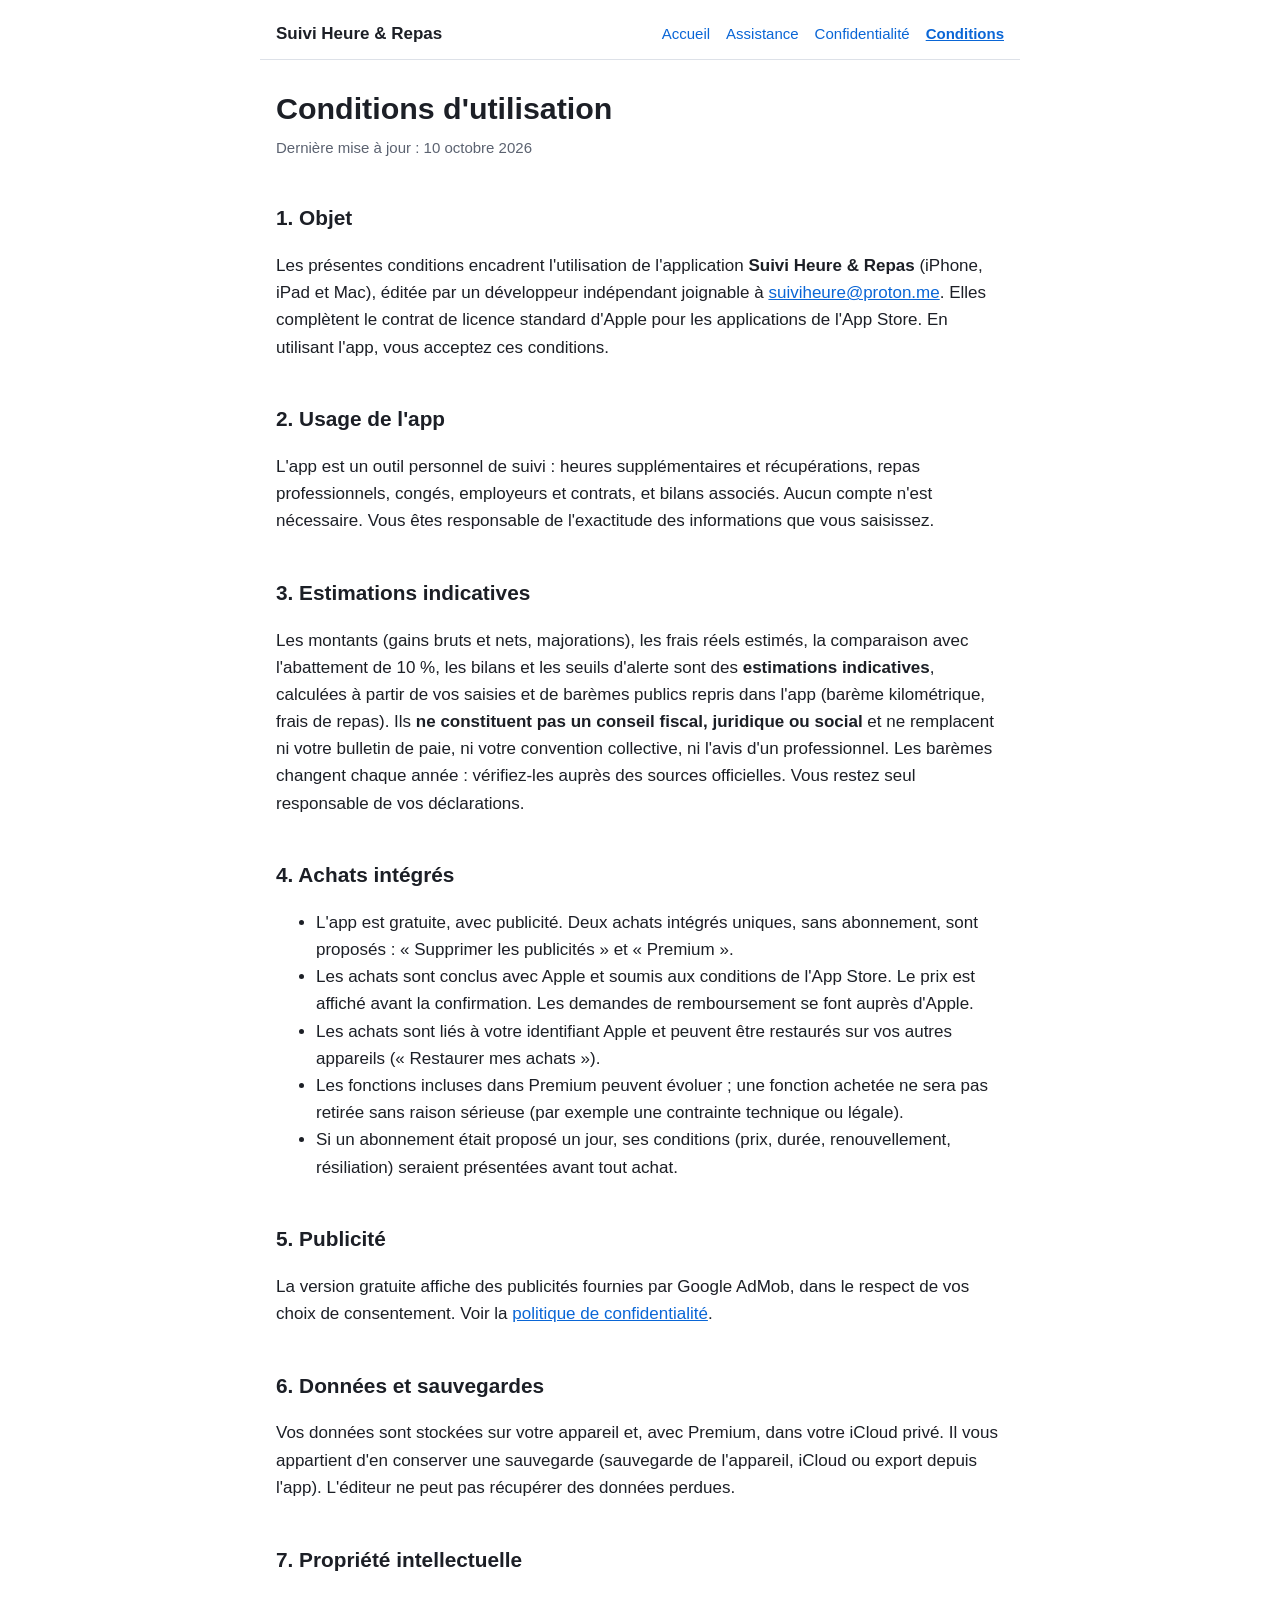
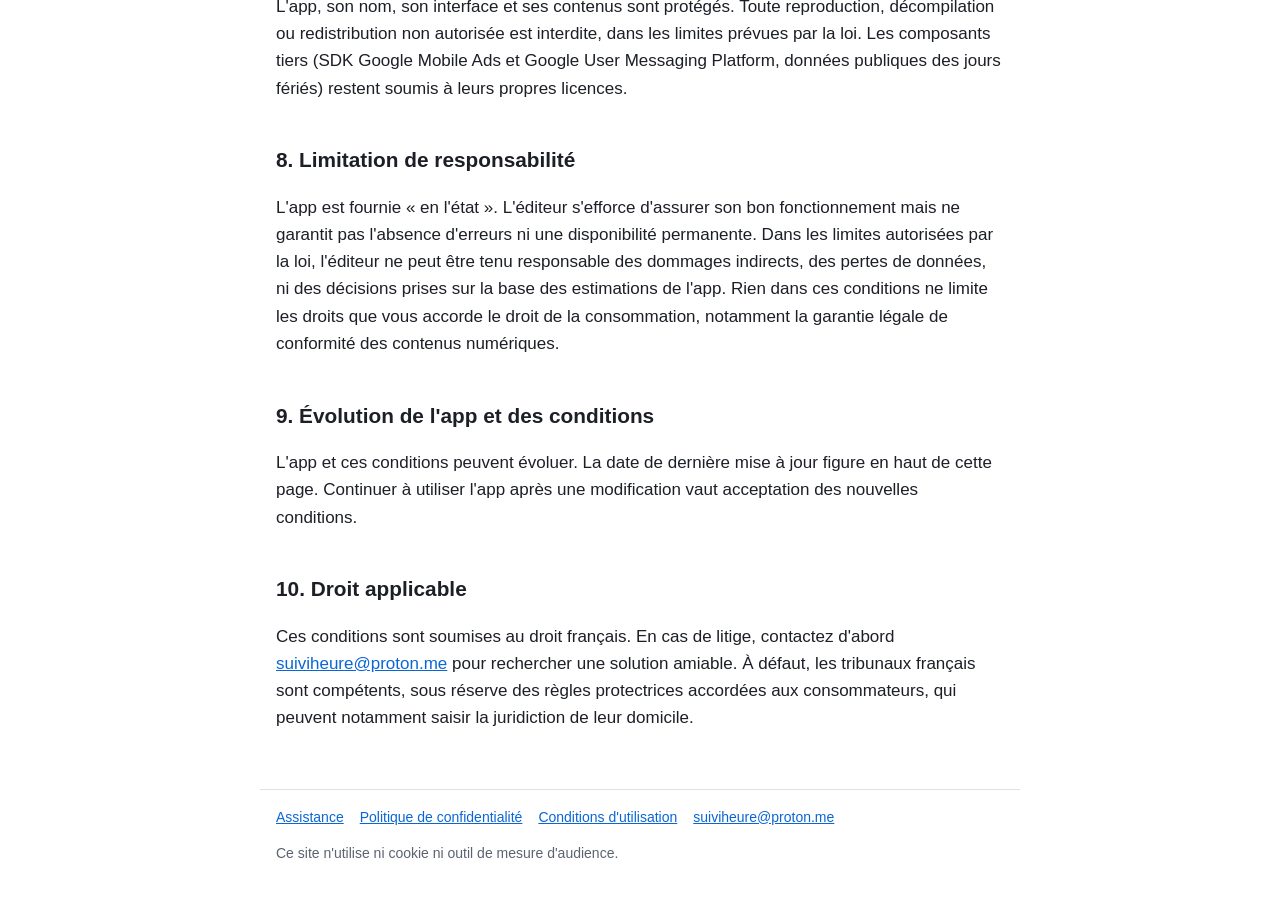
==== cgu.html @ 6b8d2357 "Site de Suivi Heure & Repas : accueil, assistance, confidentialité, CGU" ====
<!doctype html>
<html lang="fr">
<head>
  <meta charset="utf-8">
  <meta name="viewport" content="width=device-width, initial-scale=1">
  <title>Conditions d'utilisation — Suivi Heure & Repas</title>
  <meta name="description" content="Conditions générales d'utilisation de l'application Suivi Heure & Repas.">
  <meta name="color-scheme" content="light dark">
  <link rel="stylesheet" href="style.css">
</head>
<body>
  <header class="site">
    <a class="brand" href="./">Suivi Heure &amp; Repas</a>
    <nav aria-label="Navigation principale">
      <a href="./">Accueil</a>
      <a href="support.html">Assistance</a>
      <a href="confidentialite.html">Confidentialité</a>
      <a href="cgu.html" aria-current="page">Conditions</a>
    </nav>
  </header>
  <main>
    <h1>Conditions d'utilisation</h1>
    <p class="updated">Dernière mise à jour : 10 octobre 2026</p>

    <h2>1. Objet</h2>
    <p>Les présentes conditions encadrent l'utilisation de l'application <strong>Suivi Heure &amp; Repas</strong> (iPhone, iPad et Mac), éditée par un développeur indépendant joignable à <a href="mailto:suiviheure@proton.me">suiviheure@proton.me</a>. Elles complètent le contrat de licence standard d'Apple pour les applications de l'App Store. En utilisant l'app, vous acceptez ces conditions.</p>

    <h2>2. Usage de l'app</h2>
    <p>L'app est un outil personnel de suivi : heures supplémentaires et récupérations, repas professionnels, congés, employeurs et contrats, et bilans associés. Aucun compte n'est nécessaire. Vous êtes responsable de l'exactitude des informations que vous saisissez.</p>

    <h2>3. Estimations indicatives</h2>
    <p>Les montants (gains bruts et nets, majorations), les frais réels estimés, la comparaison avec l'abattement de 10 %, les bilans et les seuils d'alerte sont des <strong>estimations indicatives</strong>, calculées à partir de vos saisies et de barèmes publics repris dans l'app (barème kilométrique, frais de repas). Ils <strong>ne constituent pas un conseil fiscal, juridique ou social</strong> et ne remplacent ni votre bulletin de paie, ni votre convention collective, ni l'avis d'un professionnel. Les barèmes changent chaque année : vérifiez-les auprès des sources officielles. Vous restez seul responsable de vos déclarations.</p>

    <h2>4. Achats intégrés</h2>
    <ul>
      <li>L'app est gratuite, avec publicité. Deux achats intégrés uniques, sans abonnement, sont proposés : « Supprimer les publicités » et « Premium ».</li>
      <li>Les achats sont conclus avec Apple et soumis aux conditions de l'App Store. Le prix est affiché avant la confirmation. Les demandes de remboursement se font auprès d'Apple.</li>
      <li>Les achats sont liés à votre identifiant Apple et peuvent être restaurés sur vos autres appareils (« Restaurer mes achats »).</li>
      <li>Les fonctions incluses dans Premium peuvent évoluer ; une fonction achetée ne sera pas retirée sans raison sérieuse (par exemple une contrainte technique ou légale).</li>
      <li>Si un abonnement était proposé un jour, ses conditions (prix, durée, renouvellement, résiliation) seraient présentées avant tout achat.</li>
    </ul>

    <h2>5. Publicité</h2>
    <p>La version gratuite affiche des publicités fournies par Google AdMob, dans le respect de vos choix de consentement. Voir la <a href="confidentialite.html">politique de confidentialité</a>.</p>

    <h2>6. Données et sauvegardes</h2>
    <p>Vos données sont stockées sur votre appareil et, avec Premium, dans votre iCloud privé. Il vous appartient d'en conserver une sauvegarde (sauvegarde de l'appareil, iCloud ou export depuis l'app). L'éditeur ne peut pas récupérer des données perdues.</p>

    <h2>7. Propriété intellectuelle</h2>
    <p>L'app, son nom, son interface et ses contenus sont protégés. Toute reproduction, décompilation ou redistribution non autorisée est interdite, dans les limites prévues par la loi. Les composants tiers (SDK Google Mobile Ads et Google User Messaging Platform, données publiques des jours fériés) restent soumis à leurs propres licences.</p>

    <h2>8. Limitation de responsabilité</h2>
    <p>L'app est fournie « en l'état ». L'éditeur s'efforce d'assurer son bon fonctionnement mais ne garantit pas l'absence d'erreurs ni une disponibilité permanente. Dans les limites autorisées par la loi, l'éditeur ne peut être tenu responsable des dommages indirects, des pertes de données, ni des décisions prises sur la base des estimations de l'app. Rien dans ces conditions ne limite les droits que vous accorde le droit de la consommation, notamment la garantie légale de conformité des contenus numériques.</p>

    <h2>9. Évolution de l'app et des conditions</h2>
    <p>L'app et ces conditions peuvent évoluer. La date de dernière mise à jour figure en haut de cette page. Continuer à utiliser l'app après une modification vaut acceptation des nouvelles conditions.</p>

    <h2>10. Droit applicable</h2>
    <p>Ces conditions sont soumises au droit français. En cas de litige, contactez d'abord <a href="mailto:suiviheure@proton.me">suiviheure@proton.me</a> pour rechercher une solution amiable. À défaut, les tribunaux français sont compétents, sous réserve des règles protectrices accordées aux consommateurs, qui peuvent notamment saisir la juridiction de leur domicile.</p>
  </main>
  <footer class="site">
    <nav aria-label="Pages légales">
      <a href="support.html">Assistance</a>
      <a href="confidentialite.html">Politique de confidentialité</a>
      <a href="cgu.html">Conditions d'utilisation</a>
      <a href="mailto:suiviheure@proton.me">suiviheure@proton.me</a>
    </nav>
    <p>Ce site n'utilise ni cookie ni outil de mesure d'audience.</p>
  </footer>
</body>
</html>
---- style.css ----
:root {
  --bg: #ffffff;
  --bg-soft: #f2f4f8;
  --text: #1c1f26;
  --text-muted: #5b6270;
  --accent: #0a66d6;
  --border: #dde1e8;
  color-scheme: light dark;
}

@media (prefers-color-scheme: dark) {
  :root {
    --bg: #111318;
    --bg-soft: #1c1f27;
    --text: #eceef3;
    --text-muted: #a3aab8;
    --accent: #5aa7ff;
    --border: #2d323d;
  }
}

* { box-sizing: border-box; }

html { -webkit-text-size-adjust: 100%; }

body {
  margin: 0;
  background: var(--bg);
  color: var(--text);
  font: 17px/1.6 -apple-system, BlinkMacSystemFont, "Segoe UI", Roboto, "Helvetica Neue", Arial, sans-serif;
}

a { color: var(--accent); }

header.site, main, footer.site {
  max-width: 760px;
  margin: 0 auto;
  padding: 0 16px;
}

header.site {
  display: flex;
  flex-wrap: wrap;
  align-items: center;
  justify-content: space-between;
  gap: 8px 16px;
  padding-top: 20px;
  padding-bottom: 12px;
  border-bottom: 1px solid var(--border);
}

header.site .brand {
  font-weight: 700;
  color: var(--text);
  text-decoration: none;
}

header.site nav { display: flex; flex-wrap: wrap; gap: 4px 16px; font-size: 15px; }
header.site nav a { text-decoration: none; }
header.site nav a[aria-current="page"] { font-weight: 600; text-decoration: underline; }

main { padding-top: 24px; padding-bottom: 40px; }

h1 { font-size: 1.9rem; line-height: 1.2; margin: 0.2em 0 0.3em; }
h2 { font-size: 1.3rem; margin-top: 2em; }
h3 { font-size: 1.1rem; margin-top: 1.6em; }

.updated { color: var(--text-muted); font-size: 15px; margin-top: 0; }
.lead { font-size: 1.15rem; color: var(--text-muted); }

.card {
  background: var(--bg-soft);
  border: 1px solid var(--border);
  border-radius: 14px;
  padding: 16px 20px;
  margin: 16px 0;
}

.features { display: grid; grid-template-columns: repeat(auto-fit, minmax(220px, 1fr)); gap: 12px; padding: 0; list-style: none; }
.features li { background: var(--bg-soft); border: 1px solid var(--border); border-radius: 12px; padding: 12px 14px; }
.features strong { display: block; }

.store {
  display: inline-block;
  padding: 10px 18px;
  border-radius: 12px;
  border: 1px dashed var(--border);
  color: var(--text-muted);
}

details {
  border: 1px solid var(--border);
  border-radius: 12px;
  padding: 10px 14px;
  margin: 8px 0;
  background: var(--bg-soft);
}
details summary { cursor: pointer; font-weight: 600; }
details p { margin: 8px 0 2px; }

footer.site {
  border-top: 1px solid var(--border);
  padding-top: 16px;
  padding-bottom: 32px;
  color: var(--text-muted);
  font-size: 14px;
}
footer.site nav { display: flex; flex-wrap: wrap; gap: 4px 16px; }
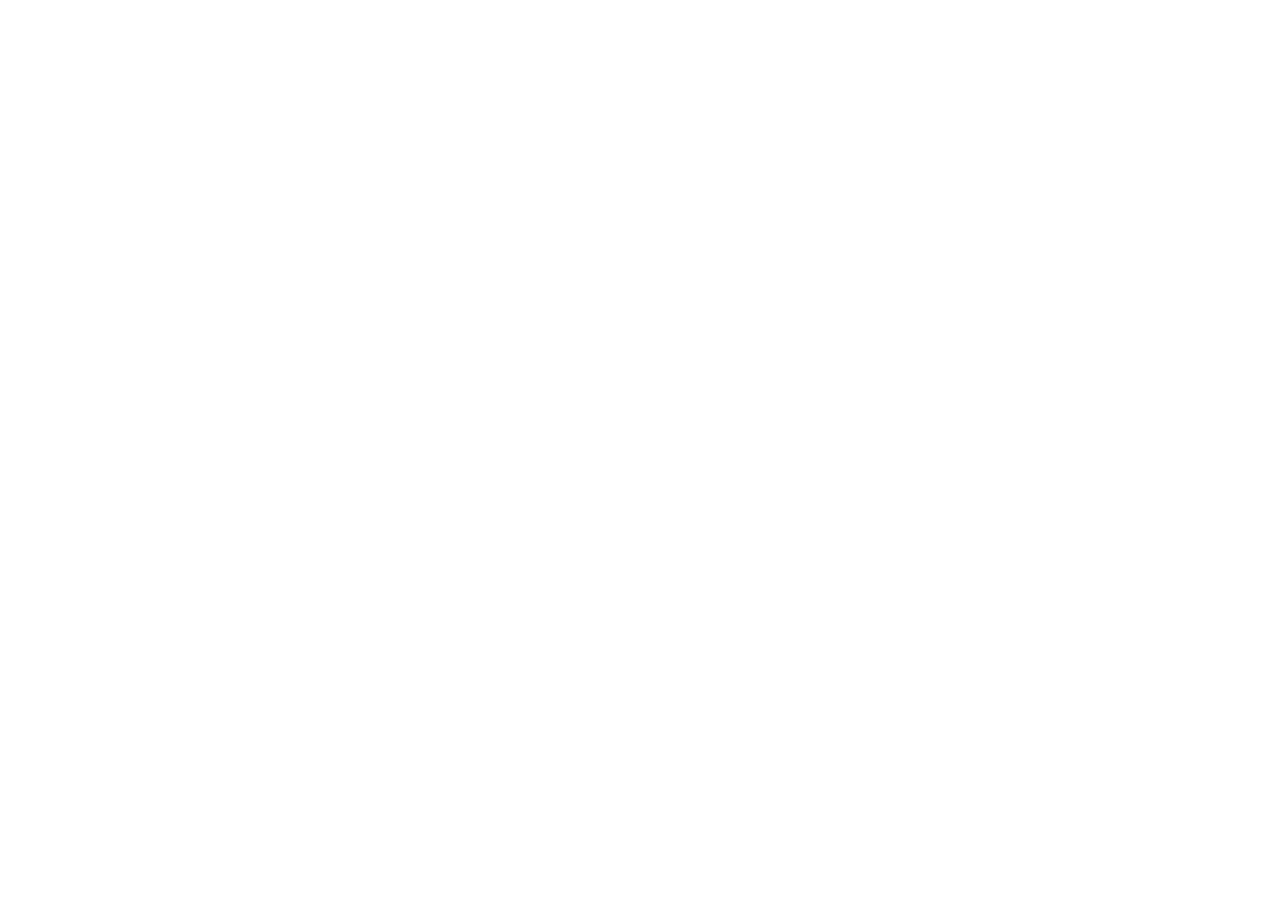
==== commit f28b5625: "Redirect the old Suivi Heure & Repas site to PatchTime The app is now called PatchTime and its site " ====
--- a/cgu.html
+++ b/cgu.html
@@ -1,71 +1,25 @@
 <!doctype html>
 <html lang="fr">
 <head>
-  <meta charset="utf-8">
-  <meta name="viewport" content="width=device-width, initial-scale=1">
-  <title>Conditions d'utilisation — Suivi Heure & Repas</title>
-  <meta name="description" content="Conditions générales d'utilisation de l'application Suivi Heure & Repas.">
-  <meta name="color-scheme" content="light dark">
-  <link rel="stylesheet" href="style.css">
+<meta charset="utf-8">
+<meta name="viewport" content="width=device-width, initial-scale=1">
+<title>Conditions d'utilisation — PatchTime</title>
+<meta name="robots" content="noindex">
+<link rel="canonical" href="https://patchbay-s.github.io/PatchTime/terms/">
+<meta http-equiv="refresh" content="0; url=https://patchbay-s.github.io/PatchTime/terms/">
+<style>
+  body { font-family: -apple-system, BlinkMacSystemFont, "Segoe UI", Roboto, sans-serif;
+         margin: 0; min-height: 100vh; display: flex; align-items: center; justify-content: center;
+         background: #0b0d12; color: #e8eaf0; text-align: center; padding: 2rem; }
+  a { color: #7cc4ff; }
+  p { max-width: 34rem; line-height: 1.6; }
+</style>
 </head>
 <body>
-  <header class="site">
-    <a class="brand" href="./">Suivi Heure &amp; Repas</a>
-    <nav aria-label="Navigation principale">
-      <a href="./">Accueil</a>
-      <a href="support.html">Assistance</a>
-      <a href="confidentialite.html">Confidentialité</a>
-      <a href="cgu.html" aria-current="page">Conditions</a>
-    </nav>
-  </header>
-  <main>
-    <h1>Conditions d'utilisation</h1>
-    <p class="updated">Dernière mise à jour : 10 octobre 2026</p>
-
-    <h2>1. Objet</h2>
-    <p>Les présentes conditions encadrent l'utilisation de l'application <strong>Suivi Heure &amp; Repas</strong> (iPhone, iPad et Mac), éditée par un développeur indépendant joignable à <a href="mailto:suiviheure@proton.me">suiviheure@proton.me</a>. Elles complètent le contrat de licence standard d'Apple pour les applications de l'App Store. En utilisant l'app, vous acceptez ces conditions.</p>
-
-    <h2>2. Usage de l'app</h2>
-    <p>L'app est un outil personnel de suivi : heures supplémentaires et récupérations, repas professionnels, congés, employeurs et contrats, et bilans associés. Aucun compte n'est nécessaire. Vous êtes responsable de l'exactitude des informations que vous saisissez.</p>
-
-    <h2>3. Estimations indicatives</h2>
-    <p>Les montants (gains bruts et nets, majorations), les frais réels estimés, la comparaison avec l'abattement de 10 %, les bilans et les seuils d'alerte sont des <strong>estimations indicatives</strong>, calculées à partir de vos saisies et de barèmes publics repris dans l'app (barème kilométrique, frais de repas). Ils <strong>ne constituent pas un conseil fiscal, juridique ou social</strong> et ne remplacent ni votre bulletin de paie, ni votre convention collective, ni l'avis d'un professionnel. Les barèmes changent chaque année : vérifiez-les auprès des sources officielles. Vous restez seul responsable de vos déclarations.</p>
-
-    <h2>4. Achats intégrés</h2>
-    <ul>
-      <li>L'app est gratuite, avec publicité. Deux achats intégrés uniques, sans abonnement, sont proposés : « Supprimer les publicités » et « Premium ».</li>
-      <li>Les achats sont conclus avec Apple et soumis aux conditions de l'App Store. Le prix est affiché avant la confirmation. Les demandes de remboursement se font auprès d'Apple.</li>
-      <li>Les achats sont liés à votre identifiant Apple et peuvent être restaurés sur vos autres appareils (« Restaurer mes achats »).</li>
-      <li>Les fonctions incluses dans Premium peuvent évoluer ; une fonction achetée ne sera pas retirée sans raison sérieuse (par exemple une contrainte technique ou légale).</li>
-      <li>Si un abonnement était proposé un jour, ses conditions (prix, durée, renouvellement, résiliation) seraient présentées avant tout achat.</li>
-    </ul>
-
-    <h2>5. Publicité</h2>
-    <p>La version gratuite affiche des publicités fournies par Google AdMob, dans le respect de vos choix de consentement. Voir la <a href="confidentialite.html">politique de confidentialité</a>.</p>
-
-    <h2>6. Données et sauvegardes</h2>
-    <p>Vos données sont stockées sur votre appareil et, avec Premium, dans votre iCloud privé. Il vous appartient d'en conserver une sauvegarde (sauvegarde de l'appareil, iCloud ou export depuis l'app). L'éditeur ne peut pas récupérer des données perdues.</p>
-
-    <h2>7. Propriété intellectuelle</h2>
-    <p>L'app, son nom, son interface et ses contenus sont protégés. Toute reproduction, décompilation ou redistribution non autorisée est interdite, dans les limites prévues par la loi. Les composants tiers (SDK Google Mobile Ads et Google User Messaging Platform, données publiques des jours fériés) restent soumis à leurs propres licences.</p>
-
-    <h2>8. Limitation de responsabilité</h2>
-    <p>L'app est fournie « en l'état ». L'éditeur s'efforce d'assurer son bon fonctionnement mais ne garantit pas l'absence d'erreurs ni une disponibilité permanente. Dans les limites autorisées par la loi, l'éditeur ne peut être tenu responsable des dommages indirects, des pertes de données, ni des décisions prises sur la base des estimations de l'app. Rien dans ces conditions ne limite les droits que vous accorde le droit de la consommation, notamment la garantie légale de conformité des contenus numériques.</p>
-
-    <h2>9. Évolution de l'app et des conditions</h2>
-    <p>L'app et ces conditions peuvent évoluer. La date de dernière mise à jour figure en haut de cette page. Continuer à utiliser l'app après une modification vaut acceptation des nouvelles conditions.</p>
-
-    <h2>10. Droit applicable</h2>
-    <p>Ces conditions sont soumises au droit français. En cas de litige, contactez d'abord <a href="mailto:suiviheure@proton.me">suiviheure@proton.me</a> pour rechercher une solution amiable. À défaut, les tribunaux français sont compétents, sous réserve des règles protectrices accordées aux consommateurs, qui peuvent notamment saisir la juridiction de leur domicile.</p>
-  </main>
-  <footer class="site">
-    <nav aria-label="Pages légales">
-      <a href="support.html">Assistance</a>
-      <a href="confidentialite.html">Politique de confidentialité</a>
-      <a href="cgu.html">Conditions d'utilisation</a>
-      <a href="mailto:suiviheure@proton.me">suiviheure@proton.me</a>
-    </nav>
-    <p>Ce site n'utilise ni cookie ni outil de mesure d'audience.</p>
-  </footer>
+<main>
+  <h1>Cette page a déménagé</h1>
+  <p>Les conditions d'utilisation sont désormais sur le site de <strong>PatchTime</strong>.</p>
+  <p><a href="https://patchbay-s.github.io/PatchTime/terms/">https://patchbay-s.github.io/PatchTime/terms/</a></p>
+</main>
 </body>
 </html>
